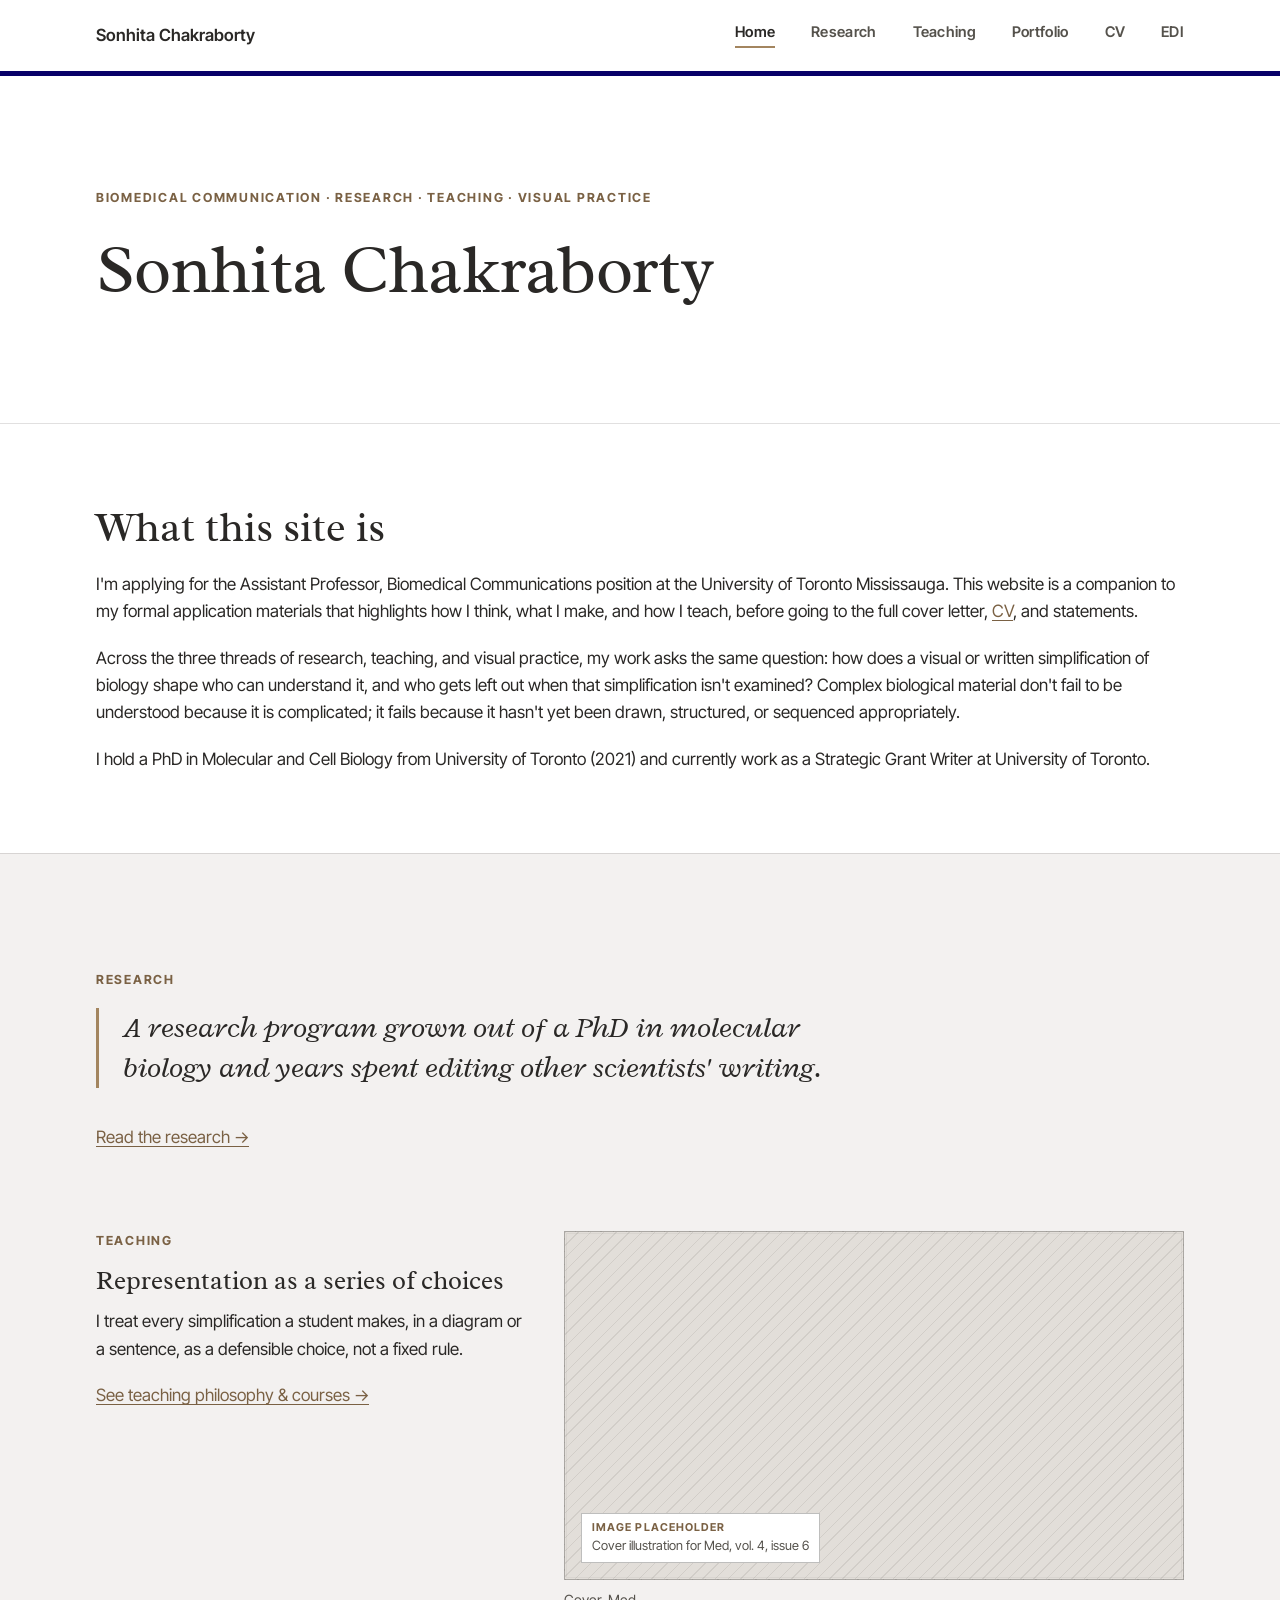
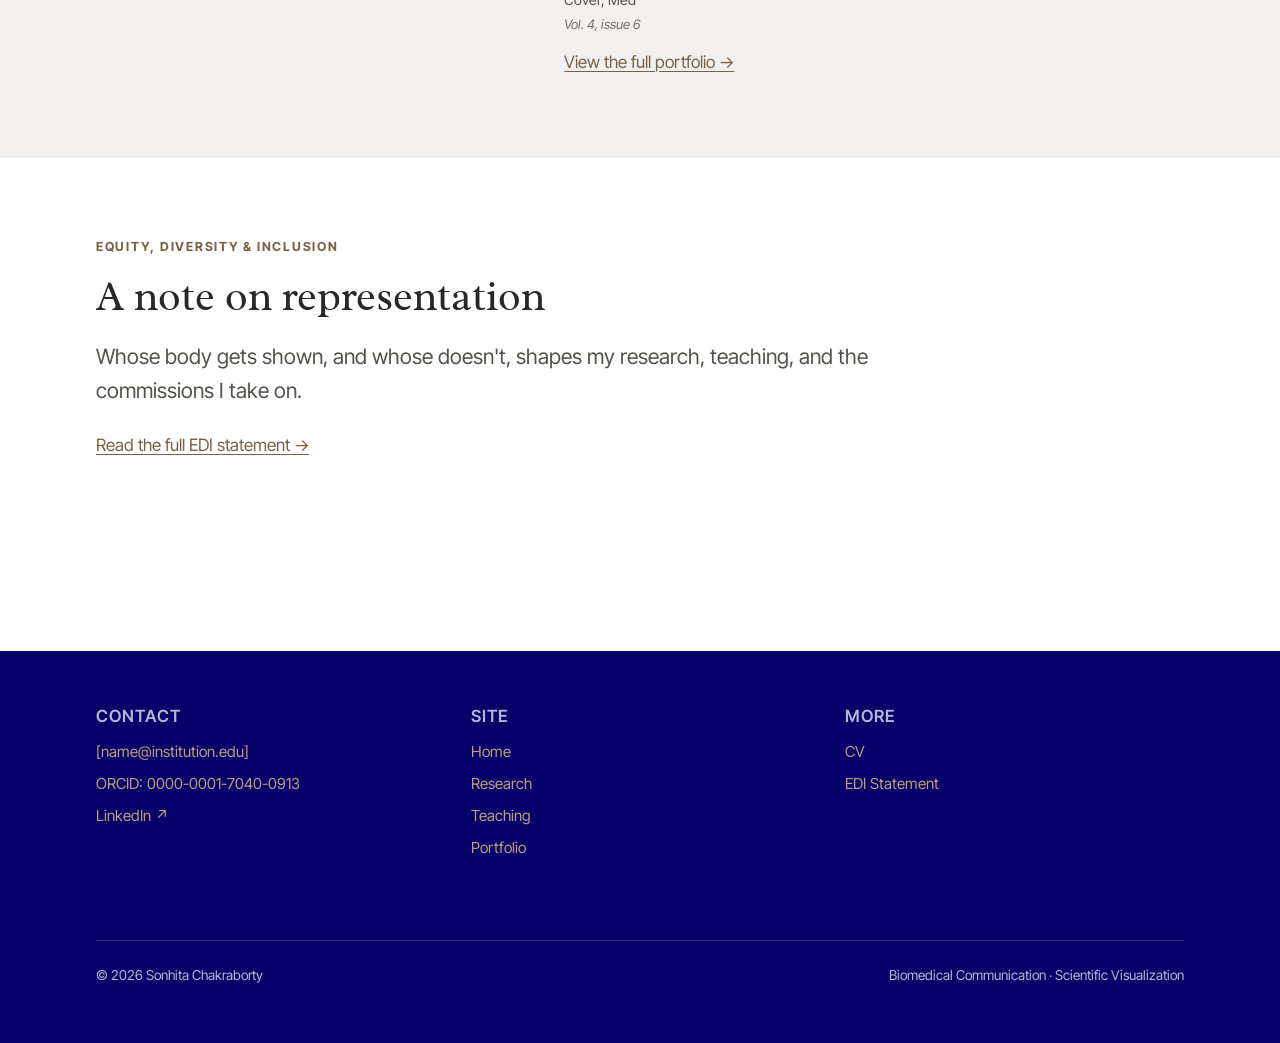
==== index.html @ 442dddbf "Add files via upload" ====
<!DOCTYPE html>
<html lang="en">
<head>
<meta charset="UTF-8">
<meta name="viewport" content="width=device-width, initial-scale=1.0">
<title>Sonhita Chakraborty, Biomedical Communication</title>
<meta name="description" content="Sonhita Chakraborty is a biomedical communicator working across research, teaching, and visual practice. PhD, scientist-designer, science illustrator.">
<link rel="icon" href="assets/favicon.svg" type="image/svg+xml">
<link rel="preconnect" href="https://fonts.googleapis.com">
<link rel="preconnect" href="https://fonts.gstatic.com" crossorigin>
<link href="https://fonts.googleapis.com/css2?family=Radley:ital@0;1&family=Inter+Tight:wght@400;600;700&display=swap" rel="stylesheet">
<link rel="stylesheet" href="css/style.css">
</head>
<body>

<a class="skip-link" href="#main">Skip to main content</a>

<header class="site-header">
  <div class="wrap">
    <a class="wordmark" href="index.html">Sonhita Chakraborty</a>
    <button class="nav-toggle" type="button" aria-expanded="false" aria-controls="primary-nav">Menu</button>
    <nav class="primary-nav" id="primary-nav" aria-label="Primary">
      <ul>
        <li><a href="index.html" aria-current="page">Home</a></li>
        <li><a href="research.html">Research</a></li>
        <li><a href="teaching.html">Teaching</a></li>
        <li><a href="portfolio.html">Portfolio</a></li>
        <li><a href="cv.html">CV</a></li>
        <li><a href="edi.html">EDI</a></li>
      </ul>
    </nav>
  </div>
  <div class="header-accent"></div>
</header>

<main id="main">

  <section class="masthead wrap">
    <span class="eyebrow">Biomedical Communication · Research · Teaching · Visual Practice</span>
    <h1>Sonhita Chakraborty</h1>
  </section>

  <section class="section">
    <div class="wrap">
      <h2>What this site is</h2>
      <p>I'm applying for the Assistant Professor, Biomedical Communications position at the University of Toronto Mississauga. This website is a companion to my formal application materials that highlights how I think, what I make, and how I teach, before going to the full cover letter, <a class="text-link" href="cv.html">CV</a>, and statements.</p>
      <p>Across the three threads of research, teaching, and visual practice, my work asks the same question: how does a visual or written simplification of biology shape who can understand it, and who gets left out when that simplification isn't examined? Complex biological material don't fail to be understood because it is complicated; it fails because it hasn't yet been drawn, structured, or sequenced appropriately.</p>
      <p>I hold a PhD in Molecular and Cell Biology from University of Toronto (2021) and currently work as a Strategic Grant Writer at University of Toronto.</p>
    </div>
  </section>

  <section class="section section--tint">
    <div class="wrap">

      <div style="margin-top: var(--sp-4); max-width: 44em;">
        <span class="eyebrow eyebrow--alt">Research</span>
        <div class="pull-quote" style="margin-top: 0.6em;">
          A research program grown out of a PhD in molecular biology and years spent editing other scientists' writing.
        </div>
        <p><a class="text-link" href="research.html">Read the research →</a></p>
      </div>

      <div class="grid" style="margin-top: var(--sp-6);">
        <div class="col-5">
          <span class="eyebrow eyebrow--alt">Teaching</span>
          <h3 style="margin-top: 0.6em;">Representation as a series of choices</h3>
          <p>I treat every simplification a student makes, in a diagram or a sentence, as a defensible choice, not a fixed rule.</p>
          <p><a class="text-link" href="teaching.html">See teaching philosophy &amp; courses →</a></p>
        </div>

        <div class="col-7">
          <figure>
            <div class="placeholder ar-16-9" role="img" aria-label="Placeholder. Replace with final image and descriptive alt text.">
              <span class="placeholder-label"><strong>Image placeholder</strong>Cover illustration for Med, vol. 4, issue 6</span>
            </div>
            <figcaption>
              Cover, Med
              <span class="cap-medium">Vol. 4, issue 6</span>
            </figcaption>
          </figure>
          <p style="margin-top: 0.8em;"><a class="text-link" href="portfolio.html">View the full portfolio →</a></p>
        </div>
      </div>
    </div>
  </section>

  <section class="section">
    <div class="wrap">
      <span class="eyebrow eyebrow--alt">Equity, Diversity &amp; Inclusion</span>
      <h2 class="mt-0">A note on representation</h2>
      <p class="lede">Whose body gets shown, and whose doesn't, shapes my research, teaching, and the commissions I take on.</p>
      <p><a class="text-link" href="edi.html">Read the full EDI statement →</a></p>
    </div>
  </section>

</main>

<footer class="site-footer">
  <div class="wrap grid">
    <div class="col-4">
      <h4>Contact</h4>
      <ul class="footer-links">
        <li><a href="mailto:name@institution.edu">[name@institution.edu]</a></li>
        <li><a href="https://orcid.org/0000-0001-7040-0913">ORCID: 0000-0001-7040-0913</a></li>
        <li><a href="https://www.linkedin.com/in/placeholder">LinkedIn ↗</a></li>
      </ul>
    </div>
    <div class="col-4">
      <h4>Site</h4>
      <ul class="footer-links">
        <li><a href="index.html">Home</a></li>
        <li><a href="research.html">Research</a></li>
        <li><a href="teaching.html">Teaching</a></li>
        <li><a href="portfolio.html">Portfolio</a></li>
      </ul>
    </div>
    <div class="col-4">
      <h4>More</h4>
      <ul class="footer-links">
        <li><a href="cv.html">CV</a></li>
        <li><a href="edi.html">EDI Statement</a></li>
      </ul>
    </div>
    <div class="col-12 footer-meta">
      <span>© <span id="copyright-year">2026</span> Sonhita Chakraborty</span>
      <span>Biomedical Communication · Scientific Visualization</span>
    </div>
  </div>
</footer>
<script src="js/main.js"></script>
</body>
</html>
---- css/style.css ----
/* ==========================================================================
   Sonhita Chakraborty, Biomedical Communications portfolio.
   Design tokens live at the top of this file. Colors, type, and spacing
   are all CSS custom properties on :root: change a value once here and
   it updates everywhere.
   ========================================================================== */

/* -------------------------------------------------------------------------
   1. Tokens
   ------------------------------------------------------------------------- */
:root {
  /* Palette, tuned for a family resemblance with artbysonhita.com
     (white/off-white ground, warm-gray text, gold/tan accent, navy footer)
     while keeping this site's own AA contrast requirements intact.
     accent      = gold/tan, decorative weight: borders, rules, large display
                   numerals (>=3:1 against bone/paper, not for small text)
     accent-deep = gold/tan, text weight: links, buttons, labels
                   (>=4.5:1 against bone/paper)
     accent-2 / accent-2-deep alias the pair above; the site uses a single
     accent hue, not a second color. */
  --ink:        #2a2826;
  --ink-soft:   #55524c;
  --ink-faint:  #767268;
  --bone:       #ffffff;
  --paper:      #f3f1f0;
  --paper-deep: #e2ded9;
  --accent:      #a3855f;
  --accent-deep: #7a6144;
  --accent-2:      var(--accent);
  --accent-2-deep: var(--accent-deep);
  --line: rgba(42, 40, 38, 0.14);
  --line-strong: rgba(42, 40, 38, 0.30);

  /* Footer echoes artbysonhita.com's actual navy header/footer treatment,
     with the accent at its true measured strength (safe here: light text
     and gold both read at >=6.9:1 against this navy). */
  --footer-bg: #070068;
  --footer-text: #ffffff;
  --footer-text-soft: #b7b5d6;
  --footer-line: rgba(255, 255, 255, 0.18);
  --accent-on-dark: #b8a07e;

  --focus-ring: #2a2826;

  /* Type */
  --font-display: "Radley", "Iowan Old Style", "Sitka Small", Georgia, serif;
  --font-body: "Inter Tight", "Seravek", "Segoe UI", Arial, sans-serif;

  /* Spacing scale */
  --sp-1: 0.5rem;
  --sp-2: 1rem;
  --sp-3: 1.5rem;
  --sp-4: 2.25rem;
  --sp-5: 3.5rem;
  --sp-6: 5rem;
  --sp-7: 7rem;
  --sp-8: 10rem;

  --container: 74rem;
  --border-thin: 1px;
}

/* -------------------------------------------------------------------------
   2. Reset & base
   ------------------------------------------------------------------------- */
*, *::before, *::after { box-sizing: border-box; }
html { -webkit-text-size-adjust: 100%; }

body {
  margin: 0;
  background: var(--bone);
  color: var(--ink);
  font-family: var(--font-body);
  font-size: 1.0625rem;
  line-height: 1.6;
  text-rendering: optimizeLegibility;
}

img, svg { display: block; max-width: 100%; }

a {
  color: inherit;
  text-decoration-color: var(--accent);
  text-underline-offset: 0.18em;
}

h1, h2, h3, h4 {
  font-family: var(--font-display);
  font-weight: 400;
  line-height: 1.12;
  margin: 0 0 0.5em;
  color: var(--ink);
}

h1 { font-size: clamp(2.35rem, 1.4rem + 3.6vw, 4.6rem); font-weight: 400; letter-spacing: -0.01em; }
h2 { font-size: clamp(1.7rem, 1.2rem + 1.8vw, 2.6rem); font-weight: 400; }
h3 { font-size: clamp(1.28rem, 1.1rem + 0.7vw, 1.6rem); }
h4 { font-size: 1.05rem; text-transform: uppercase; letter-spacing: 0.06em; font-family: var(--font-body); font-weight: 600; }

p { margin: 0 0 1.15em; }
p:last-child { margin-bottom: 0; }

ul, ol { margin: 0 0 1.15em; padding-left: 1.3em; }
li { margin-bottom: 0.4em; }

hr {
  border: none;
  border-top: var(--border-thin) solid var(--line);
  margin: var(--sp-4) 0;
}

blockquote { margin: 0; }

/* Focus visibility: a thick, unmissable offset outline in ink, never suppressed */
:focus-visible {
  outline: 3px solid var(--focus-ring);
  outline-offset: 3px;
}
:focus:not(:focus-visible) { outline: none; }
a:focus-visible, button:focus-visible { border-radius: 1px; }

/* Reduced motion: kill everything non-essential */
@media (prefers-reduced-motion: reduce) {
  *, *::before, *::after {
    animation-duration: 0.001ms !important;
    animation-iteration-count: 1 !important;
    transition-duration: 0.001ms !important;
    scroll-behavior: auto !important;
  }
}

/* -------------------------------------------------------------------------
   3. Skip link
   ------------------------------------------------------------------------- */
.skip-link {
  position: absolute;
  left: -999px;
  top: 0;
  background: var(--ink);
  color: var(--bone);
  padding: 0.6em 1.1em;
  z-index: 200;
  font-weight: 600;
}
.skip-link:focus {
  left: var(--sp-2);
  top: var(--sp-2);
}

/* -------------------------------------------------------------------------
   4. Layout helpers
   ------------------------------------------------------------------------- */
.wrap {
  max-width: var(--container);
  margin-inline: auto;
  padding-inline: clamp(1.25rem, 4vw, 3rem);
}

.grid {
  display: grid;
  grid-template-columns: repeat(12, minmax(0, 1fr));
  gap: clamp(1.25rem, 3vw, 2.25rem);
}

.col-7 { grid-column: span 7; }
.col-5 { grid-column: span 5; }
.col-8 { grid-column: span 8; }
.col-4 { grid-column: span 4; }
.col-6 { grid-column: span 6; }
.col-12 { grid-column: span 12; }
.col-9 { grid-column: span 9; }
.col-3 { grid-column: span 3; }

@media (max-width: 800px) {
  .col-7, .col-5, .col-8, .col-4, .col-6, .col-9, .col-3 { grid-column: span 12; }
}

.section {
  padding-block: var(--sp-6);
  border-top: var(--border-thin) solid var(--line);
}
.section:first-of-type { border-top: none; }
.section--tint { background: var(--paper); }

.eyebrow {
  display: block;
  font-family: var(--font-body);
  font-size: 0.78rem;
  font-weight: 700;
  letter-spacing: 0.14em;
  text-transform: uppercase;
  color: var(--accent-deep);
  margin-bottom: var(--sp-2);
}
.eyebrow--alt { color: var(--accent-2-deep); }

.lede {
  font-size: clamp(1.1rem, 1rem + 0.4vw, 1.35rem);
  color: var(--ink-soft);
  max-width: 38em;
}

/* -------------------------------------------------------------------------
   5. Buttons & links-as-buttons
   ------------------------------------------------------------------------- */
.btn {
  display: inline-flex;
  align-items: center;
  gap: 0.5em;
  font-family: var(--font-body);
  font-weight: 600;
  font-size: 0.95rem;
  padding: 0.75em 1.4em;
  border: var(--border-thin) solid var(--ink);
  color: var(--ink);
  text-decoration: none;
  background: transparent;
  transition: background-color 120ms ease, color 120ms ease, border-color 120ms ease;
}
.btn:hover { background: var(--ink); color: var(--bone); }
.btn--solid { background: var(--ink); color: var(--bone); }
.btn--solid:hover { background: var(--accent-deep); border-color: var(--accent-deep); color: var(--bone); }
.btn--accent { border-color: var(--accent); color: var(--accent-deep); }
.btn--accent:hover { background: var(--accent-deep); border-color: var(--accent-deep); color: var(--bone); }

.text-link {
  color: var(--accent-deep);
  text-decoration: underline;
  text-decoration-thickness: 1px;
}
.text-link:hover { color: var(--ink); }

/* -------------------------------------------------------------------------
   6. Site header / nav
   ------------------------------------------------------------------------- */
.site-header {
  background: var(--bone);
  position: sticky;
  top: 0;
  z-index: 100;
}

.header-accent {
  height: 5px;
  background: var(--footer-bg);
}

.site-header .wrap {
  display: flex;
  align-items: center;
  justify-content: space-between;
  padding-block: 1.15rem;
  gap: var(--sp-3);
}

.wordmark {
  font-family: var(--font-body);
  font-size: 1.05rem;
  font-weight: 600;
  text-decoration: none;
  color: var(--ink);
  letter-spacing: 0;
  white-space: nowrap;
}

.nav-toggle {
  display: none;
  border: var(--border-thin) solid var(--ink);
  background: transparent;
  color: var(--ink);
  font-family: var(--font-body);
  font-weight: 600;
  font-size: 0.85rem;
  padding: 0.5em 0.9em;
  letter-spacing: 0.04em;
  text-transform: uppercase;
  cursor: pointer;
}

.primary-nav ul {
  display: flex;
  list-style: none;
  margin: 0;
  padding: 0;
  gap: var(--sp-4);
  flex-wrap: wrap;
}

.primary-nav a {
  text-decoration: none;
  font-size: 0.92rem;
  font-weight: 600;
  letter-spacing: 0.02em;
  color: var(--ink-soft);
  padding-bottom: 0.3em;
  border-bottom: 2px solid transparent;
  transition: color 120ms ease, border-color 120ms ease;
}
.primary-nav a:hover { color: var(--ink); border-color: var(--line-strong); }
.primary-nav a[aria-current="page"] {
  color: var(--ink);
  border-color: var(--accent);
}

@media (max-width: 760px) {
  .nav-toggle { display: inline-block; }
  .primary-nav {
    display: none;
    position: absolute;
    inset-inline: 0;
    top: 100%;
    background: var(--bone);
    border-bottom: var(--border-thin) solid var(--line);
    padding: var(--sp-2) clamp(1.25rem, 4vw, 3rem) var(--sp-3);
  }
  .primary-nav.is-open { display: block; }
  .primary-nav ul { flex-direction: column; gap: var(--sp-1); }
  .primary-nav a { display: block; padding: 0.5em 0; }
}

/* -------------------------------------------------------------------------
   7. Footer
   ------------------------------------------------------------------------- */
.site-footer {
  background: var(--footer-bg);
  color: var(--footer-text);
  padding-block: var(--sp-5);
  margin-top: var(--sp-7);
}

.site-footer .grid { align-items: start; }

.site-footer h4 { color: var(--footer-text-soft); margin-bottom: 0.85em; }

.footer-links {
  list-style: none;
  margin: 0;
  padding: 0;
  font-size: 0.95rem;
}
.footer-links li { margin-bottom: 0.5em; }
.footer-links a { color: var(--accent-on-dark); text-decoration: none; }
.footer-links a:hover { color: var(--footer-text); text-decoration: underline; }

.footer-meta {
  margin-top: var(--sp-4);
  padding-top: var(--sp-3);
  border-top: var(--border-thin) solid var(--footer-line);
  font-size: 0.85rem;
  color: var(--footer-text-soft);
  display: flex;
  flex-wrap: wrap;
  justify-content: space-between;
  gap: var(--sp-1);
}
.footer-meta a { text-decoration: underline; color: var(--footer-text-soft); }
.footer-meta a:hover { color: var(--footer-text); }

/* -------------------------------------------------------------------------
   8. Placeholder image blocks (CSS/SVG only, no network requests)
   ------------------------------------------------------------------------- */
.placeholder {
  position: relative;
  display: flex;
  align-items: flex-end;
  background-color: var(--paper-deep);
  background-image:
    repeating-linear-gradient(135deg, rgba(42,40,38,0.09) 0 1px, transparent 1px 9px);
  border: var(--border-thin) solid var(--line-strong);
  color: var(--ink-soft);
  overflow: hidden;
}
.placeholder::before {
  content: "";
  position: absolute;
  inset: 0;
  border: 1px solid transparent;
  box-shadow: inset 0 0 0 var(--border-thin) rgba(42,40,38,0.05);
}
.placeholder-label {
  position: relative;
  margin: var(--sp-2);
  padding: 0.5em 0.75em;
  background: var(--bone);
  border: var(--border-thin) solid var(--line-strong);
  font-size: 0.8rem;
  line-height: 1.4;
  max-width: 22em;
}
.placeholder-label strong {
  display: block;
  font-size: 0.68rem;
  letter-spacing: 0.1em;
  text-transform: uppercase;
  color: var(--accent-deep);
  margin-bottom: 0.2em;
}

.ar-16-9  { aspect-ratio: 16 / 9; }
.ar-4-3   { aspect-ratio: 4 / 3; }
.ar-3-4   { aspect-ratio: 3 / 4; }
.ar-1-1   { aspect-ratio: 1 / 1; }
.ar-3-2   { aspect-ratio: 3 / 2; }
.ar-2-3   { aspect-ratio: 2 / 3; }
.ar-21-9  { aspect-ratio: 21 / 9; }

figure { margin: 0; }
figcaption {
  margin-top: 0.7em;
  font-size: 0.88rem;
  color: var(--ink-soft);
}
figcaption .cap-medium {
  display: block;
  color: var(--ink-faint);
  font-size: 0.82rem;
  margin-top: 0.15em;
  font-style: italic;
}

/* -------------------------------------------------------------------------
   9. Pull quotes
   ------------------------------------------------------------------------- */
.pull-quote {
  font-family: var(--font-display);
  font-style: italic;
  font-weight: 400;
  font-size: clamp(1.3rem, 1.1rem + 1vw, 1.85rem);
  line-height: 1.35;
  color: var(--ink);
  border-left: 3px solid var(--accent);
  padding-left: var(--sp-3);
  margin-block: var(--sp-4);
}
.pull-quote cite {
  display: block;
  margin-top: 0.6em;
  font-family: var(--font-body);
  font-style: normal;
  font-weight: 600;
  font-size: 0.85rem;
  color: var(--ink-faint);
  letter-spacing: 0.02em;
}

/* -------------------------------------------------------------------------
   10. Numbered list / index rows (reserve for content that is genuinely
       sequential or countable; not currently used on the site)
   ------------------------------------------------------------------------- */
.index-list { list-style: none; margin: 0; padding: 0; }
.index-row {
  display: grid;
  grid-template-columns: 3.2rem 1fr;
  gap: var(--sp-3);
  padding-block: var(--sp-3);
  border-top: var(--border-thin) solid var(--line);
}
.index-list > .index-row:first-child { border-top: none; }
.index-num {
  font-family: var(--font-display);
  font-size: 1.6rem;
  color: var(--accent-deep);
  font-weight: 400;
}
@media (max-width: 560px) {
  .index-row { grid-template-columns: 1fr; gap: var(--sp-1); }
}

/* -------------------------------------------------------------------------
   12. Publications / CV list formatting
   ------------------------------------------------------------------------- */
.pub-list { list-style: none; margin: 0; padding: 0; }
.pub-list li {
  padding-block: var(--sp-2);
  border-top: var(--border-thin) solid var(--line);
  padding-left: 0;
  text-indent: 0;
}
.pub-list li:first-child { border-top: none; }
.pub-list .pub-year {
  font-weight: 700;
  color: var(--accent-deep);
}

/* -------------------------------------------------------------------------
   13. Page-specific: hero / masthead
   ------------------------------------------------------------------------- */
.masthead {
  padding-block: var(--sp-7) var(--sp-6);
}
.masthead .eyebrow { margin-bottom: var(--sp-3); }
.masthead h1 { max-width: 16ch; }

/* -------------------------------------------------------------------------
   14. Gallery grid (portfolio)
   ------------------------------------------------------------------------- */
.gallery {
  display: grid;
  grid-template-columns: repeat(6, minmax(0, 1fr));
  gap: clamp(1.25rem, 3vw, 2.25rem);
}
.gallery > figure { grid-column: span 3; }
.gallery > figure.span-2 { grid-column: span 2; }
.gallery > figure.span-4 { grid-column: span 4; }
.gallery > figure.span-6 { grid-column: span 6; }

@media (max-width: 720px) {
  .gallery > figure,
  .gallery > figure.span-2,
  .gallery > figure.span-4,
  .gallery > figure.span-6 { grid-column: span 6; }
}

/* -------------------------------------------------------------------------
   15. CV page
   ------------------------------------------------------------------------- */
.cv-actions {
  display: flex;
  gap: var(--sp-2);
  flex-wrap: wrap;
  align-items: center;
  margin-bottom: var(--sp-5);
}
.cv-section h3 {
  border-bottom: 2px solid var(--ink);
  padding-bottom: 0.35em;
  margin-bottom: var(--sp-3);
}
.cv-entry { margin-bottom: var(--sp-3); }
.cv-entry-head {
  display: flex;
  justify-content: space-between;
  gap: var(--sp-2);
  flex-wrap: wrap;
  font-weight: 600;
}
.cv-entry-when {
  color: var(--ink-faint);
  font-weight: 600;
  white-space: nowrap;
}
.cv-entry-sub { color: var(--ink-soft); font-style: italic; margin-bottom: 0.3em; }

/* -------------------------------------------------------------------------
   16. 404 page
   ------------------------------------------------------------------------- */
.error-page {
  min-height: 60vh;
  display: flex;
  align-items: center;
}
.error-code {
  font-family: var(--font-display);
  font-size: clamp(4rem, 3rem + 8vw, 9rem);
  color: var(--accent);
  line-height: 1;
  margin-bottom: var(--sp-2);
}

/* -------------------------------------------------------------------------
   17. Utility
   ------------------------------------------------------------------------- */
.mt-0 { margin-top: 0; }
.center { text-align: center; }
.visually-hidden {
  position: absolute !important;
  width: 1px; height: 1px;
  overflow: hidden;
  clip: rect(0 0 0 0);
  white-space: nowrap;
}

.quiet-aside {
  font-size: 0.9rem;
  color: var(--ink-faint);
  margin-top: var(--sp-2);
}
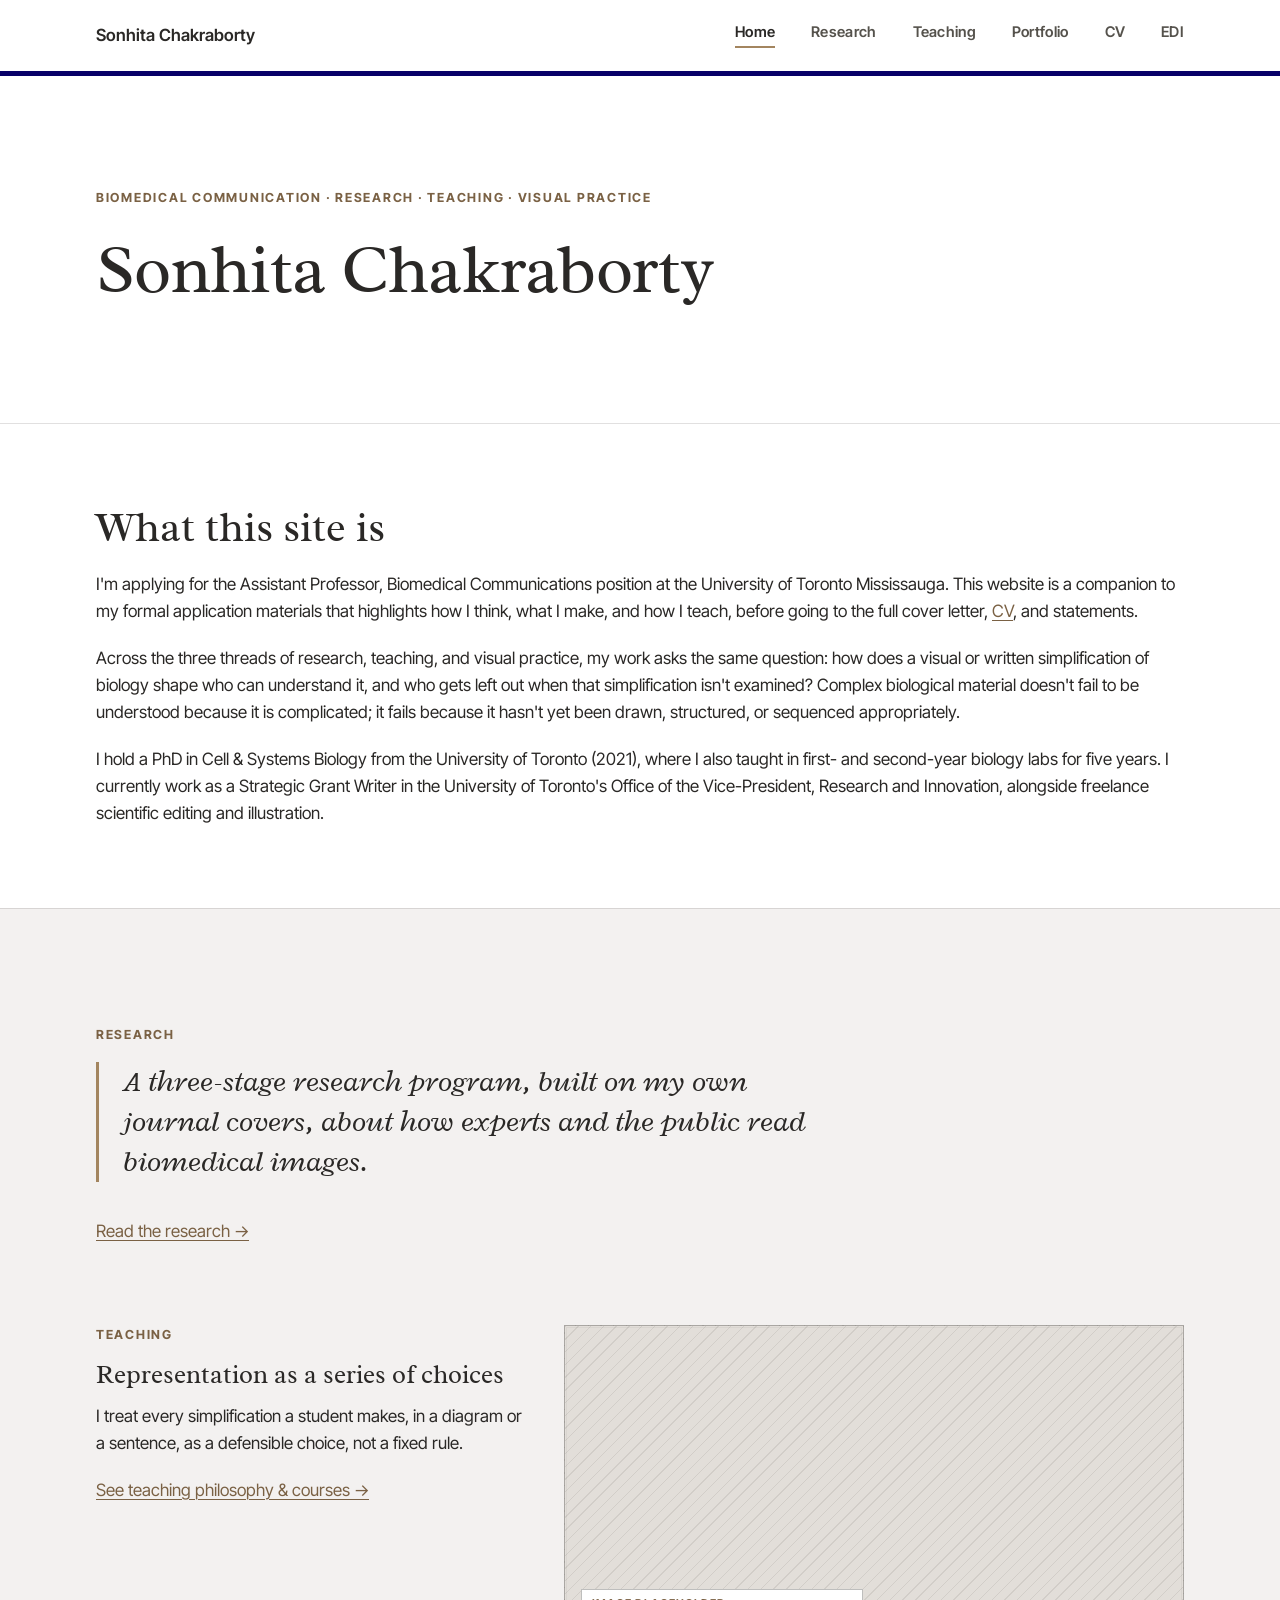
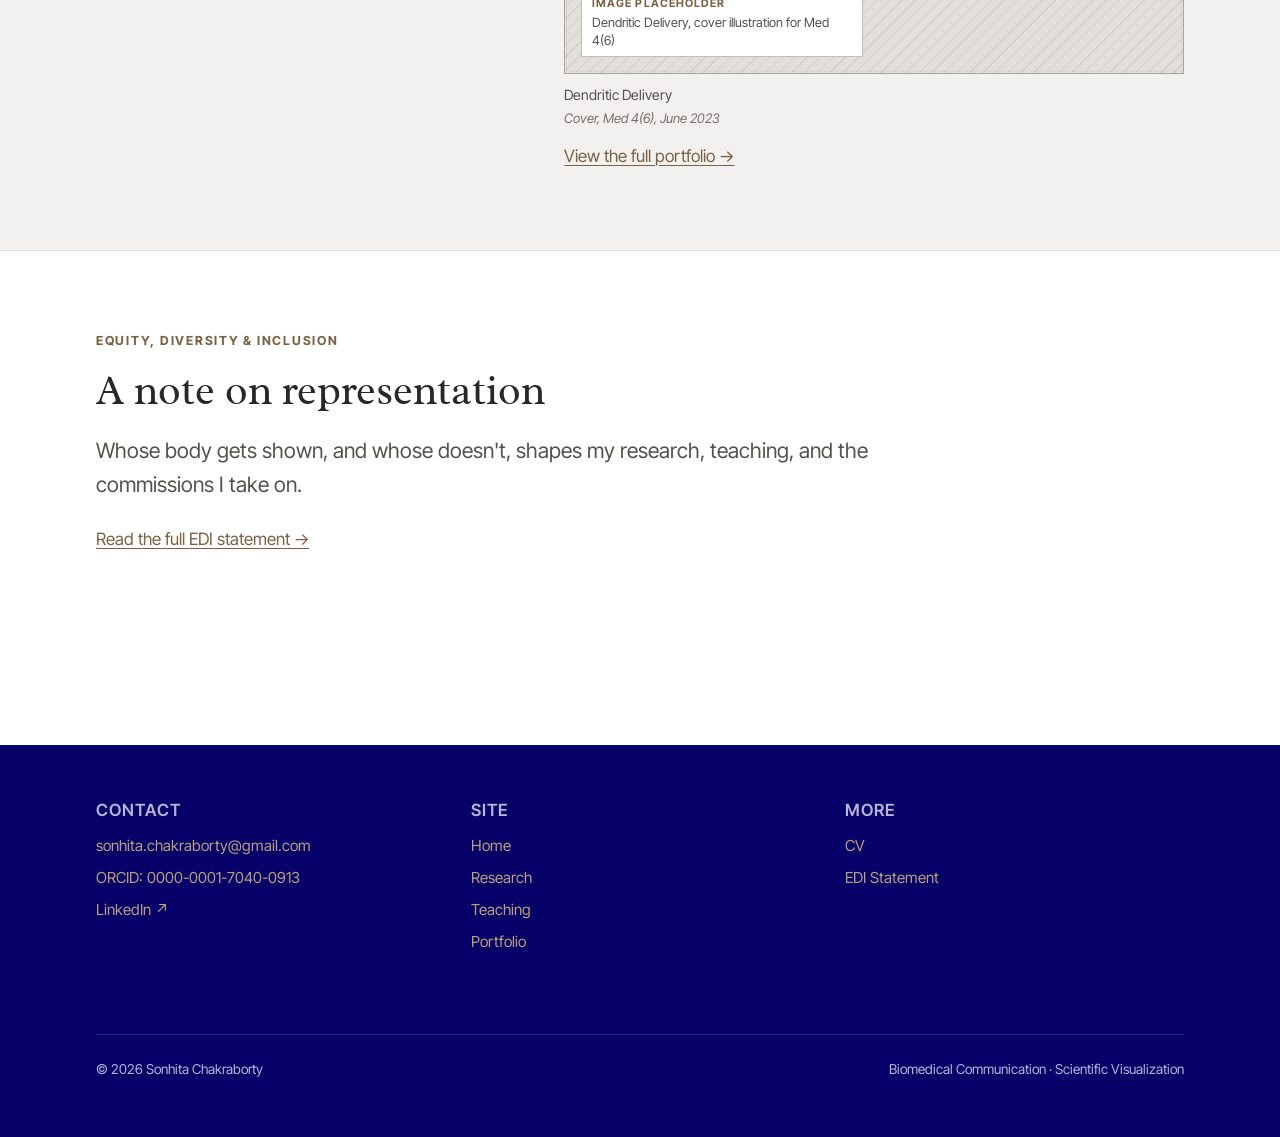
==== commit d424eebc: "Updates on Oct 14 Updates based on final materials" ====
--- a/index.html
+++ b/index.html
@@ -4,7 +4,7 @@
 <meta charset="UTF-8">
 <meta name="viewport" content="width=device-width, initial-scale=1.0">
 <title>Sonhita Chakraborty, Biomedical Communication</title>
-<meta name="description" content="Sonhita Chakraborty is a biomedical communicator working across research, teaching, and visual practice. PhD, scientist-designer, science illustrator.">
+<meta name="description" content="Sonhita Chakraborty, PhD, is a scientist, scientific editor, and science illustrator researching how visual metaphor shapes the way experts and the public understand biomedical science.">
 <link rel="icon" href="assets/favicon.svg" type="image/svg+xml">
 <link rel="preconnect" href="https://fonts.googleapis.com">
 <link rel="preconnect" href="https://fonts.gstatic.com" crossorigin>
@@ -44,8 +44,8 @@
     <div class="wrap">
       <h2>What this site is</h2>
       <p>I'm applying for the Assistant Professor, Biomedical Communications position at the University of Toronto Mississauga. This website is a companion to my formal application materials that highlights how I think, what I make, and how I teach, before going to the full cover letter, <a class="text-link" href="cv.html">CV</a>, and statements.</p>
-      <p>Across the three threads of research, teaching, and visual practice, my work asks the same question: how does a visual or written simplification of biology shape who can understand it, and who gets left out when that simplification isn't examined? Complex biological material don't fail to be understood because it is complicated; it fails because it hasn't yet been drawn, structured, or sequenced appropriately.</p>
-      <p>I hold a PhD in Molecular and Cell Biology from University of Toronto (2021) and currently work as a Strategic Grant Writer at University of Toronto.</p>
+      <p>Across the three threads of research, teaching, and visual practice, my work asks the same question: how does a visual or written simplification of biology shape who can understand it, and who gets left out when that simplification isn't examined? Complex biological material doesn't fail to be understood because it is complicated; it fails because it hasn't yet been drawn, structured, or sequenced appropriately.</p>
+      <p>I hold a PhD in Cell &amp; Systems Biology from the University of Toronto (2021), where I also taught in first- and second-year biology labs for five years. I currently work as a Strategic Grant Writer in the University of Toronto's Office of the Vice-President, Research and Innovation, alongside freelance scientific editing and illustration.</p>
     </div>
   </section>
 
@@ -55,7 +55,7 @@
       <div style="margin-top: var(--sp-4); max-width: 44em;">
         <span class="eyebrow eyebrow--alt">Research</span>
         <div class="pull-quote" style="margin-top: 0.6em;">
-          A research program grown out of a PhD in molecular biology and years spent editing other scientists' writing.
+          A three-stage research program, built on my own journal covers, about how experts and the public read biomedical images.
         </div>
         <p><a class="text-link" href="research.html">Read the research →</a></p>
       </div>
@@ -71,11 +71,11 @@
         <div class="col-7">
           <figure>
             <div class="placeholder ar-16-9" role="img" aria-label="Placeholder. Replace with final image and descriptive alt text.">
-              <span class="placeholder-label"><strong>Image placeholder</strong>Cover illustration for Med, vol. 4, issue 6</span>
+              <span class="placeholder-label"><strong>Image placeholder</strong>Dendritic Delivery, cover illustration for Med 4(6)</span>
             </div>
             <figcaption>
-              Cover, Med
-              <span class="cap-medium">Vol. 4, issue 6</span>
+              Dendritic Delivery
+              <span class="cap-medium">Cover, Med 4(6), June 2023</span>
             </figcaption>
           </figure>
           <p style="margin-top: 0.8em;"><a class="text-link" href="portfolio.html">View the full portfolio →</a></p>
@@ -100,9 +100,9 @@
     <div class="col-4">
       <h4>Contact</h4>
       <ul class="footer-links">
-        <li><a href="mailto:name@institution.edu">[name@institution.edu]</a></li>
+        <li><a href="mailto:sonhita.chakraborty@gmail.com">sonhita.chakraborty@gmail.com</a></li>
         <li><a href="https://orcid.org/0000-0001-7040-0913">ORCID: 0000-0001-7040-0913</a></li>
-        <li><a href="https://www.linkedin.com/in/placeholder">LinkedIn ↗</a></li>
+        <li><a href="https://www.linkedin.com/in/son-chakraborty/">LinkedIn ↗</a></li>
       </ul>
     </div>
     <div class="col-4">
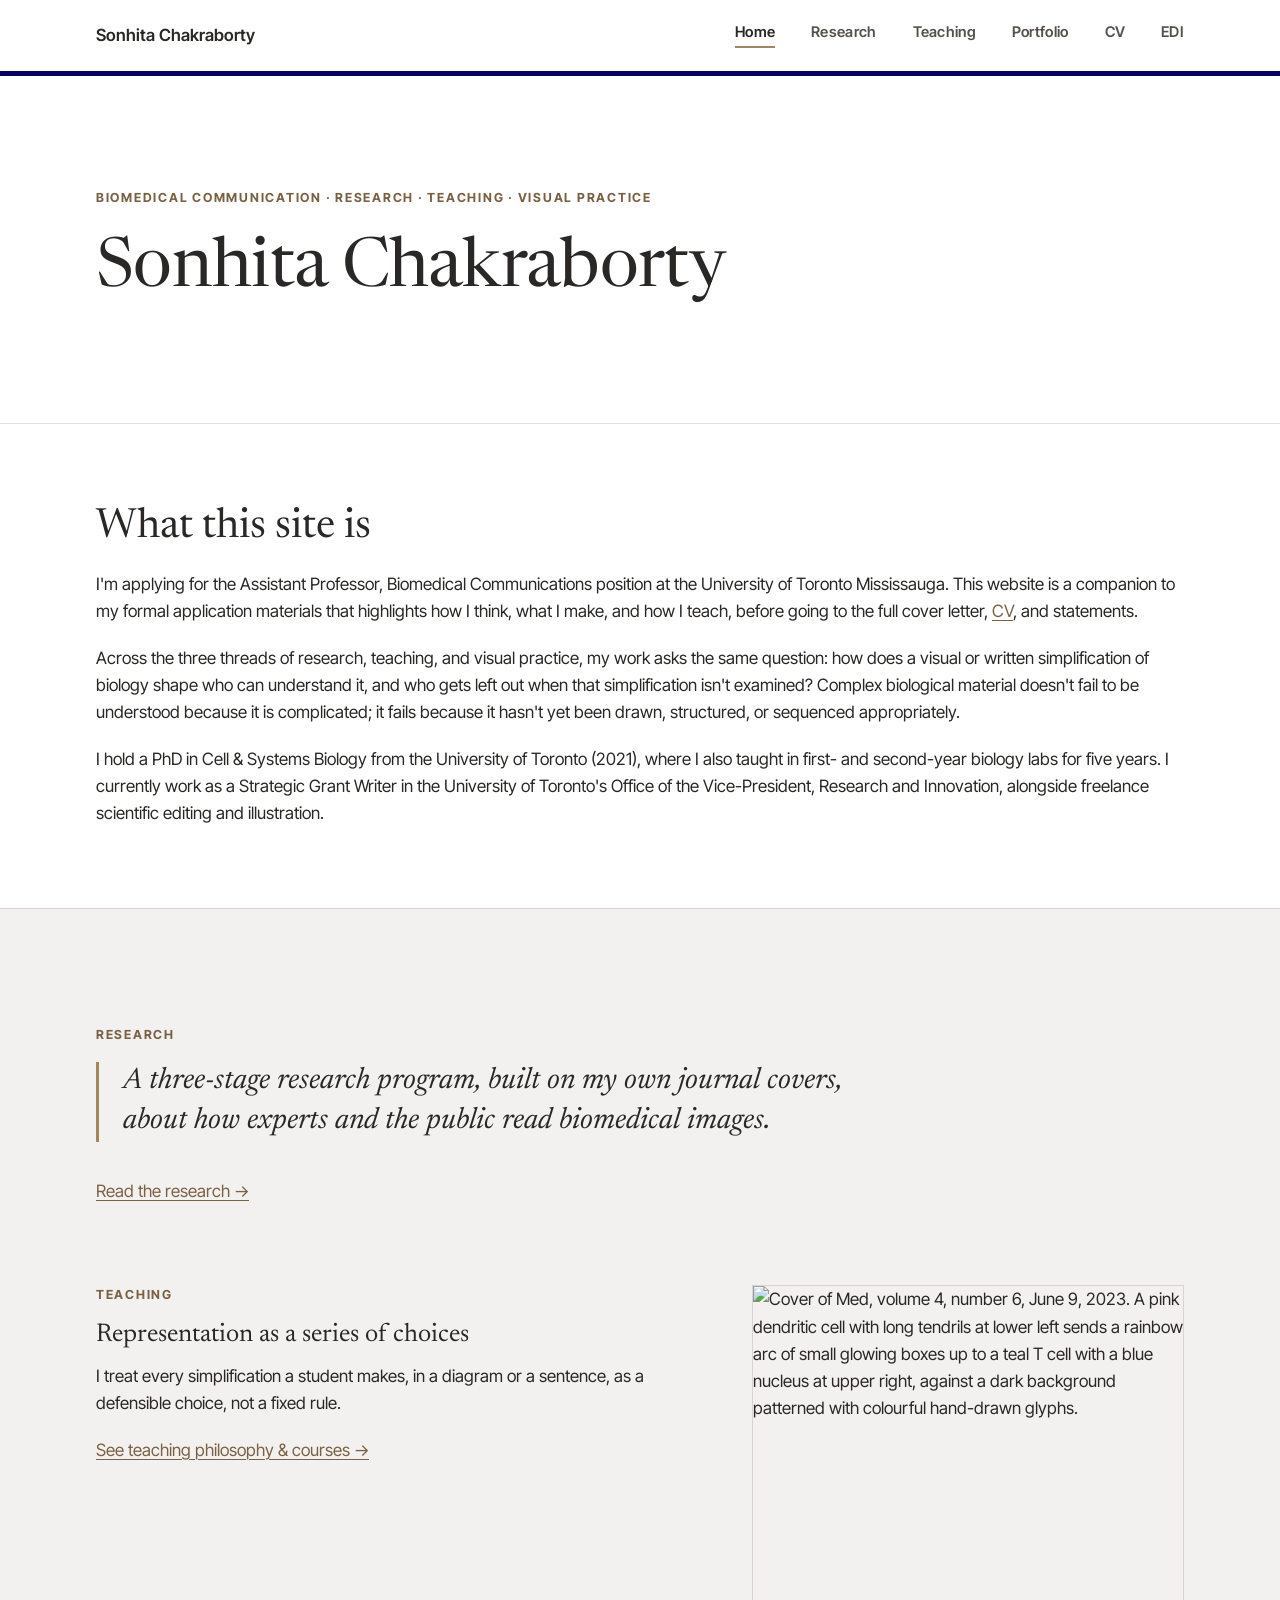
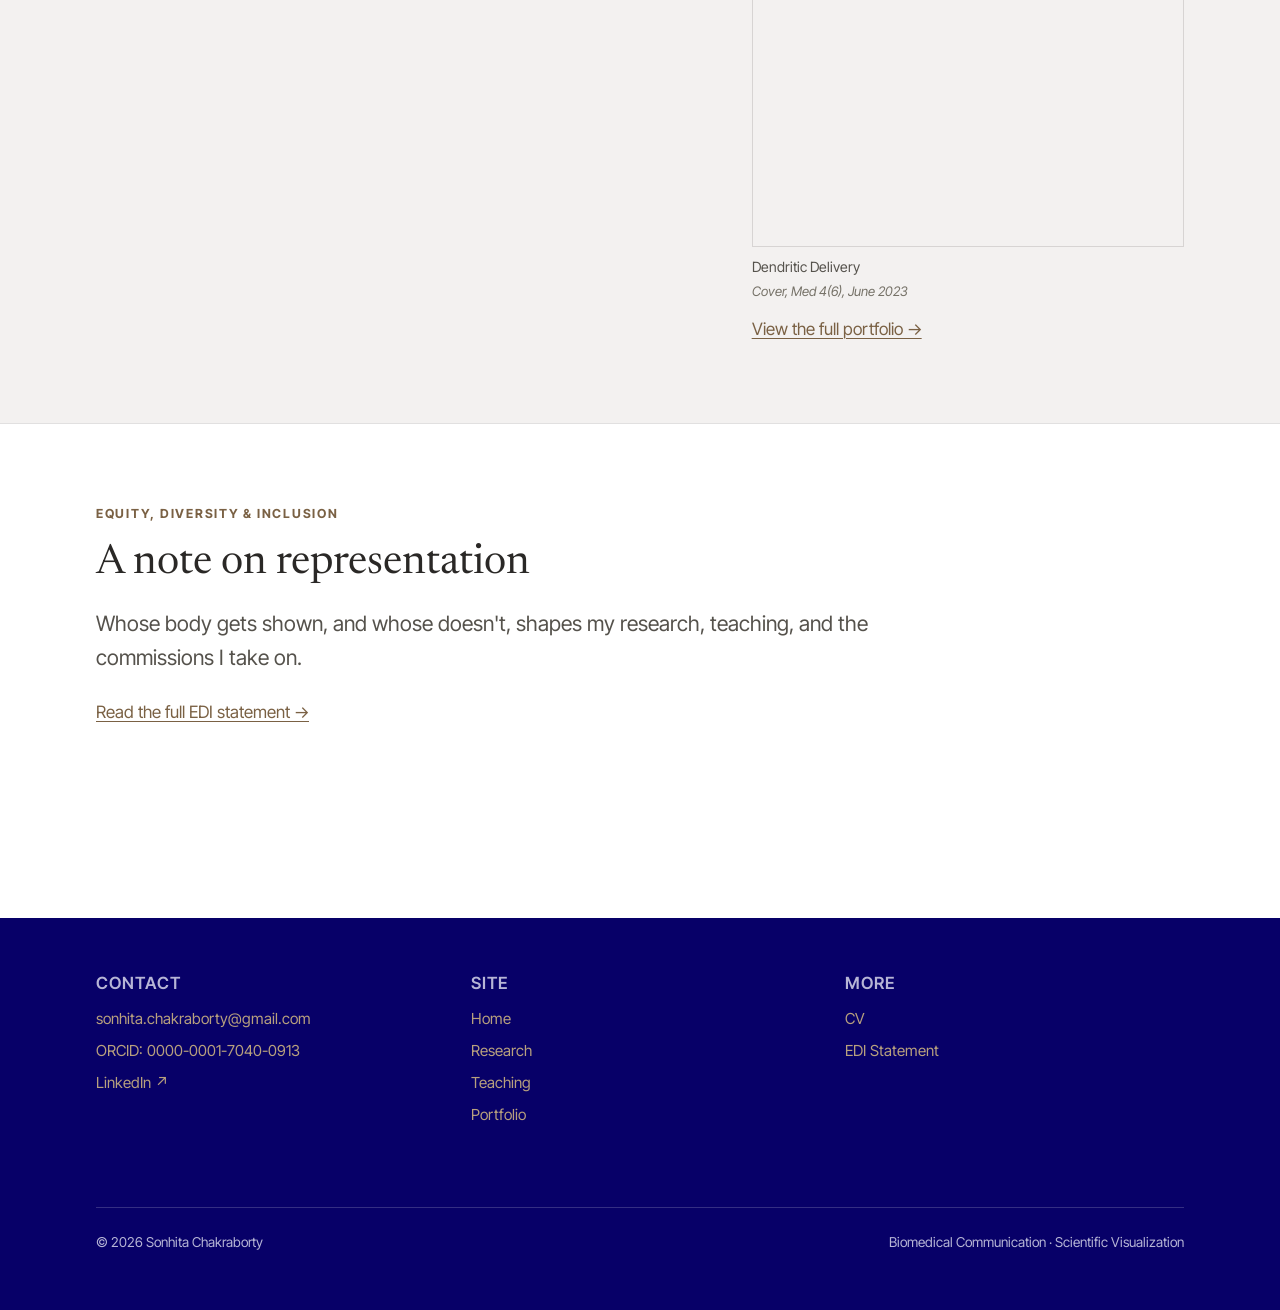
==== commit 63afee74: "2nd round Oct 14" ====
--- a/index.html
+++ b/index.html
@@ -8,7 +8,7 @@
 <link rel="icon" href="assets/favicon.svg" type="image/svg+xml">
 <link rel="preconnect" href="https://fonts.googleapis.com">
 <link rel="preconnect" href="https://fonts.gstatic.com" crossorigin>
-<link href="https://fonts.googleapis.com/css2?family=Radley:ital@0;1&family=Inter+Tight:wght@400;600;700&display=swap" rel="stylesheet">
+<link href="https://fonts.googleapis.com/css2?family=Newsreader:ital,opsz,wght@0,6..72,400;1,6..72,400&family=Inter+Tight:wght@400;600;700&display=swap" rel="stylesheet">
 <link rel="stylesheet" href="css/style.css">
 </head>
 <body>
@@ -61,18 +61,16 @@
       </div>
 
       <div class="grid" style="margin-top: var(--sp-6);">
-        <div class="col-5">
+        <div class="col-7">
           <span class="eyebrow eyebrow--alt">Teaching</span>
           <h3 style="margin-top: 0.6em;">Representation as a series of choices</h3>
           <p>I treat every simplification a student makes, in a diagram or a sentence, as a defensible choice, not a fixed rule.</p>
           <p><a class="text-link" href="teaching.html">See teaching philosophy &amp; courses →</a></p>
         </div>
 
-        <div class="col-7">
+        <div class="col-5">
           <figure>
-            <div class="placeholder ar-16-9" role="img" aria-label="Placeholder. Replace with final image and descriptive alt text.">
-              <span class="placeholder-label"><strong>Image placeholder</strong>Dendritic Delivery, cover illustration for Med 4(6)</span>
-            </div>
+            <img src="assets/images/dendritic-delivery-med-4-6.jpg" width="591" height="768" loading="lazy" alt="Cover of Med, volume 4, number 6, June 9, 2023. A pink dendritic cell with long tendrils at lower left sends a rainbow arc of small glowing boxes up to a teal T cell with a blue nucleus at upper right, against a dark background patterned with colourful hand-drawn glyphs.">
             <figcaption>
               Dendritic Delivery
               <span class="cap-medium">Cover, Med 4(6), June 2023</span>
--- a/css/style.css
+++ b/css/style.css
@@ -43,7 +43,7 @@
   --focus-ring: #2a2826;
 
   /* Type */
-  --font-display: "Radley", "Iowan Old Style", "Sitka Small", Georgia, serif;
+  --font-display: "Newsreader", "Iowan Old Style", "Sitka Small", Georgia, serif;
   --font-body: "Inter Tight", "Seravek", "Segoe UI", Arial, sans-serif;
 
   /* Spacing scale */
@@ -77,6 +77,8 @@
 }
 
 img, svg { display: block; max-width: 100%; }
+img { height: auto; }
+figure img { border: var(--border-thin) solid var(--line); }
 
 a {
   color: inherit;
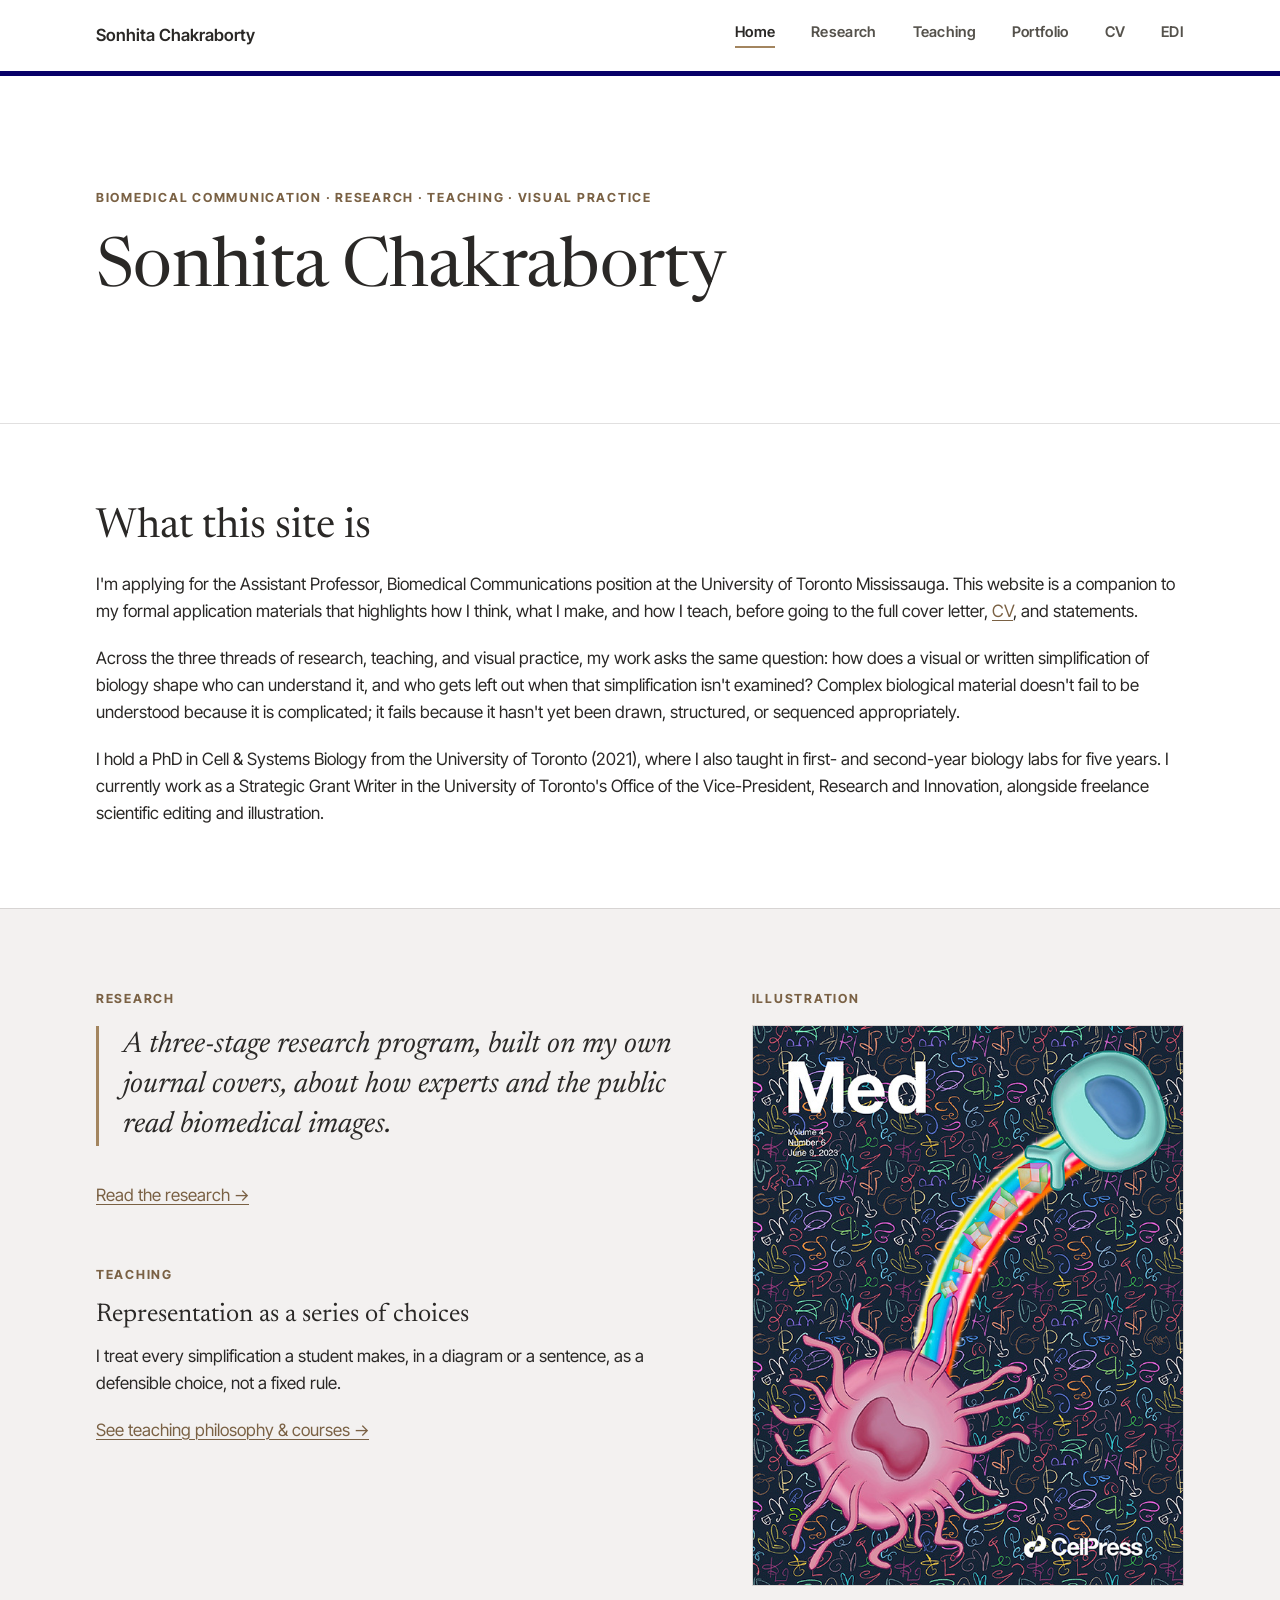
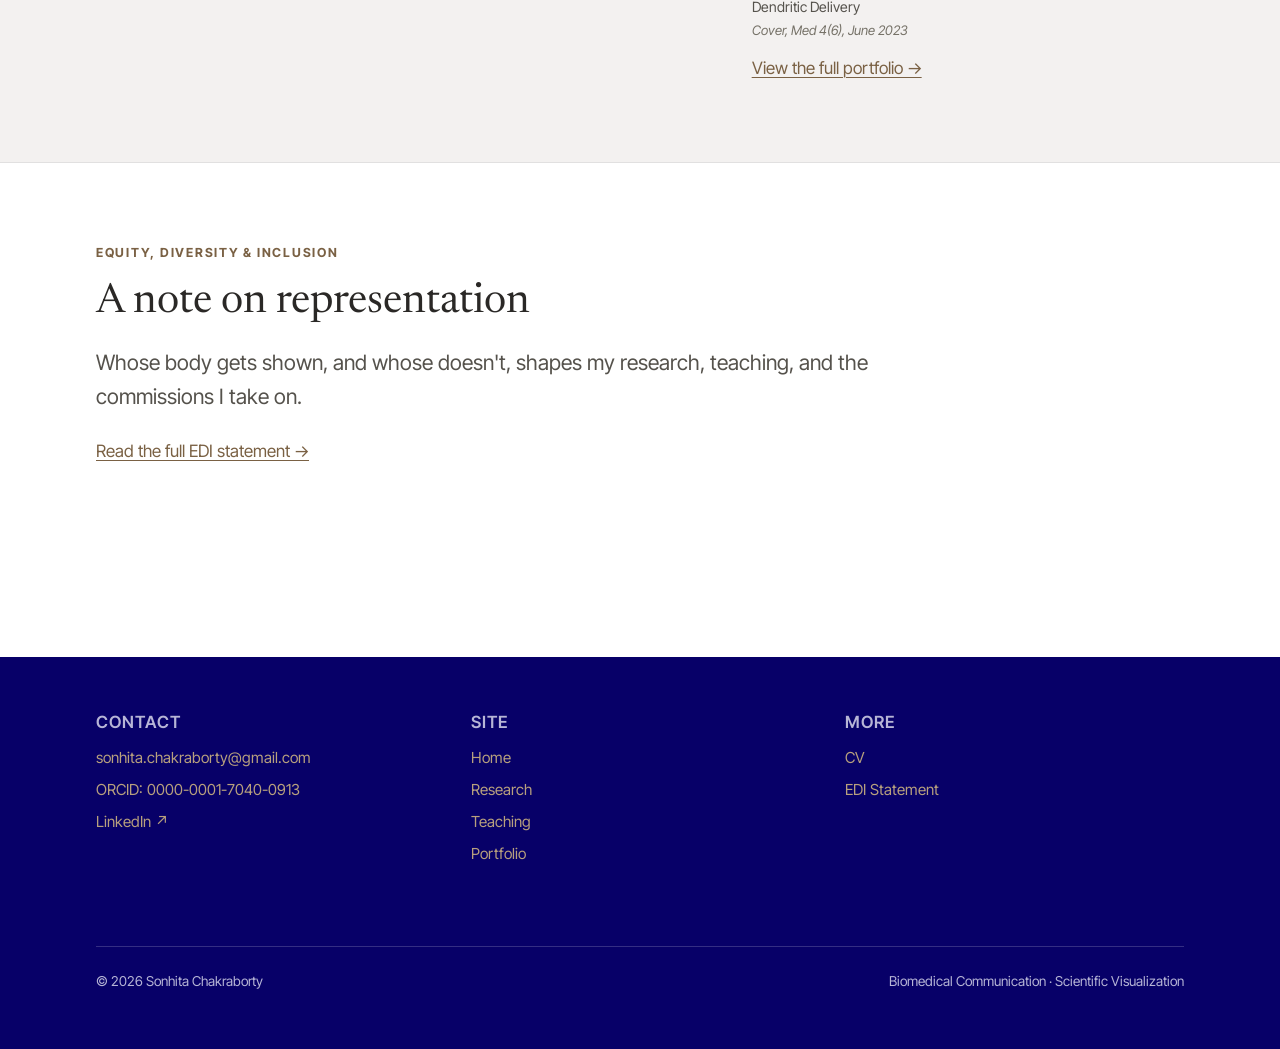
==== commit deec62dc: "Add files via upload" ====
--- a/index.html
+++ b/index.html
@@ -50,34 +50,34 @@
   </section>
 
   <section class="section section--tint">
-    <div class="wrap">
+    <div class="wrap grid">
+      <div class="col-7">
+        <div>
+          <span class="eyebrow eyebrow--alt">Research</span>
+          <div class="pull-quote" style="margin-top: 0.6em;">
+            A three-stage research program, built on my own journal covers, about how experts and the public read biomedical images.
+          </div>
+          <p><a class="text-link" href="research.html">Read the research →</a></p>
+        </div>
 
-      <div style="margin-top: var(--sp-4); max-width: 44em;">
-        <span class="eyebrow eyebrow--alt">Research</span>
-        <div class="pull-quote" style="margin-top: 0.6em;">
-          A three-stage research program, built on my own journal covers, about how experts and the public read biomedical images.
-        </div>
-        <p><a class="text-link" href="research.html">Read the research →</a></p>
-      </div>
-
-      <div class="grid" style="margin-top: var(--sp-6);">
-        <div class="col-7">
+        <div style="margin-top: var(--sp-5);">
           <span class="eyebrow eyebrow--alt">Teaching</span>
           <h3 style="margin-top: 0.6em;">Representation as a series of choices</h3>
           <p>I treat every simplification a student makes, in a diagram or a sentence, as a defensible choice, not a fixed rule.</p>
           <p><a class="text-link" href="teaching.html">See teaching philosophy &amp; courses →</a></p>
         </div>
+      </div>
 
-        <div class="col-5">
-          <figure>
-            <img src="assets/images/dendritic-delivery-med-4-6.jpg" width="591" height="768" loading="lazy" alt="Cover of Med, volume 4, number 6, June 9, 2023. A pink dendritic cell with long tendrils at lower left sends a rainbow arc of small glowing boxes up to a teal T cell with a blue nucleus at upper right, against a dark background patterned with colourful hand-drawn glyphs.">
-            <figcaption>
-              Dendritic Delivery
-              <span class="cap-medium">Cover, Med 4(6), June 2023</span>
-            </figcaption>
-          </figure>
-          <p style="margin-top: 0.8em;"><a class="text-link" href="portfolio.html">View the full portfolio →</a></p>
-        </div>
+      <div class="col-5">
+        <span class="eyebrow eyebrow--alt">Illustration</span>
+        <figure style="margin-top: 0.6em;">
+          <img src="assets/images/dendritic-delivery-med-4-6.jpg" width="591" height="768" loading="lazy" alt="Cover of Med, volume 4, number 6, June 9, 2023. A pink dendritic cell with long tendrils at lower left sends a rainbow arc of small glowing boxes up to a teal T cell with a blue nucleus at upper right, against a dark background patterned with colourful hand-drawn glyphs.">
+          <figcaption>
+            Dendritic Delivery
+            <span class="cap-medium">Cover, Med 4(6), June 2023</span>
+          </figcaption>
+        </figure>
+        <p style="margin-top: 0.8em;"><a class="text-link" href="portfolio.html">View the full portfolio →</a></p>
       </div>
     </div>
   </section>
